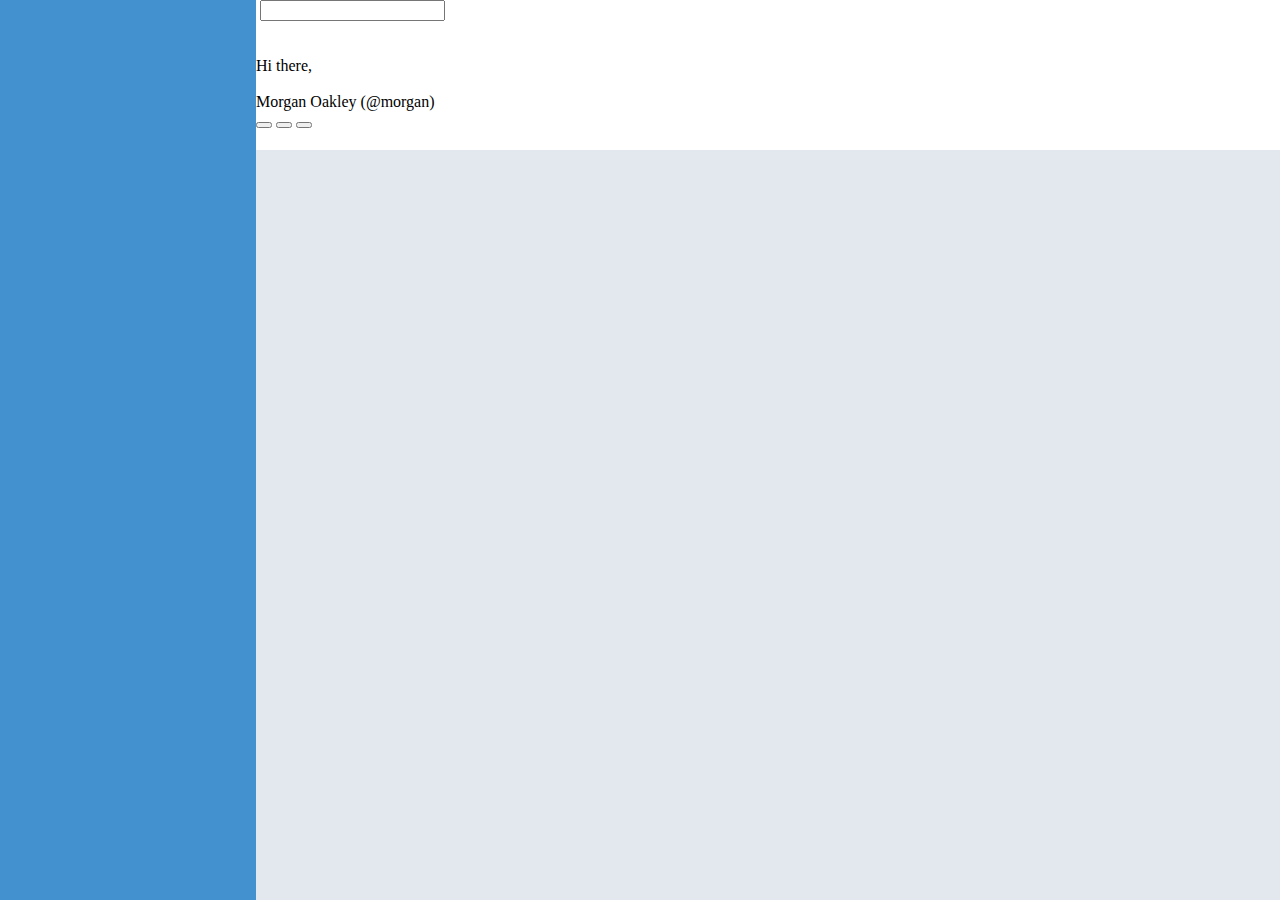
==== admin-dash.html @ 44f1663c "feat: add nested elements for header" ====
<!DOCTYPE html>
<html lang="en">
<head>
    <meta charset="UTF-8">
    <meta name="viewport" content="width=device-width, initial-scale=1.0">
    <link rel="stylesheet" href="./admin-dash.css">
    <title>Admin Dashboard</title>
</head>
<body>
    <div class="layout">
        <div class="header">
            <div class="search-wrapper">
                <img src="" alt="" class="search">
                <input type="text">
            </div>
            <div class="user-info-wrapper">
                <img src="" alt="" class="bell-icon">
                <img src="" alt="" class="user-img-small">
                <div class="user-name"></div>
            </div>
            <div class="hi-there-wrapper">
                <img src="" alt="" class="user-img-large">
                <div class="intro-msg">
                    <div>Hi there,</div>
                    <br/>
                    <div>Morgan Oakley (@morgan)</div>
                </div>
            </div>
            <div class="meu-wrapper">
                <button></button>
                <button></button>
                <button></button>
            </div>
        </div>
        <div class="sidebar"></div>
        <div class="main-content"></div>
    </div>
</body>
</html>
---- admin-dash.css ----
/* START: for visualization purposes */
.search-wrapper {

}

.menu-wrapper {

}
/* END: for visualization purposes */

:root {
    --brand-blue: rgb(68,145,207)	;
    --brand-grey: rgb(227	232	239	) ;
    --brand-white: white;
}

body {
    height: 100vh;
    width: 100vw;
    display: flex;
    padding: 0;
    margin: 0;
}


.layout {
    display: grid;
    grid-template-columns: 1fr 4fr;
    grid-template-rows: 1fr 5fr;
    height: 100%;
    width: 100%;
}

.header {
    grid-column: 2 / 3;
    grid-row: 1 / 2;
    background-color: var(--brand-white);
}

.sidebar {
    grid-column: 1 / 2;
    grid-row: 1 / 3;
    background-color: var(--brand-blue);
}

.main-content {
    grid-column: 2 / 3;
    grid-row: 2 / 3;
    background-color: var(--brand-grey);
}
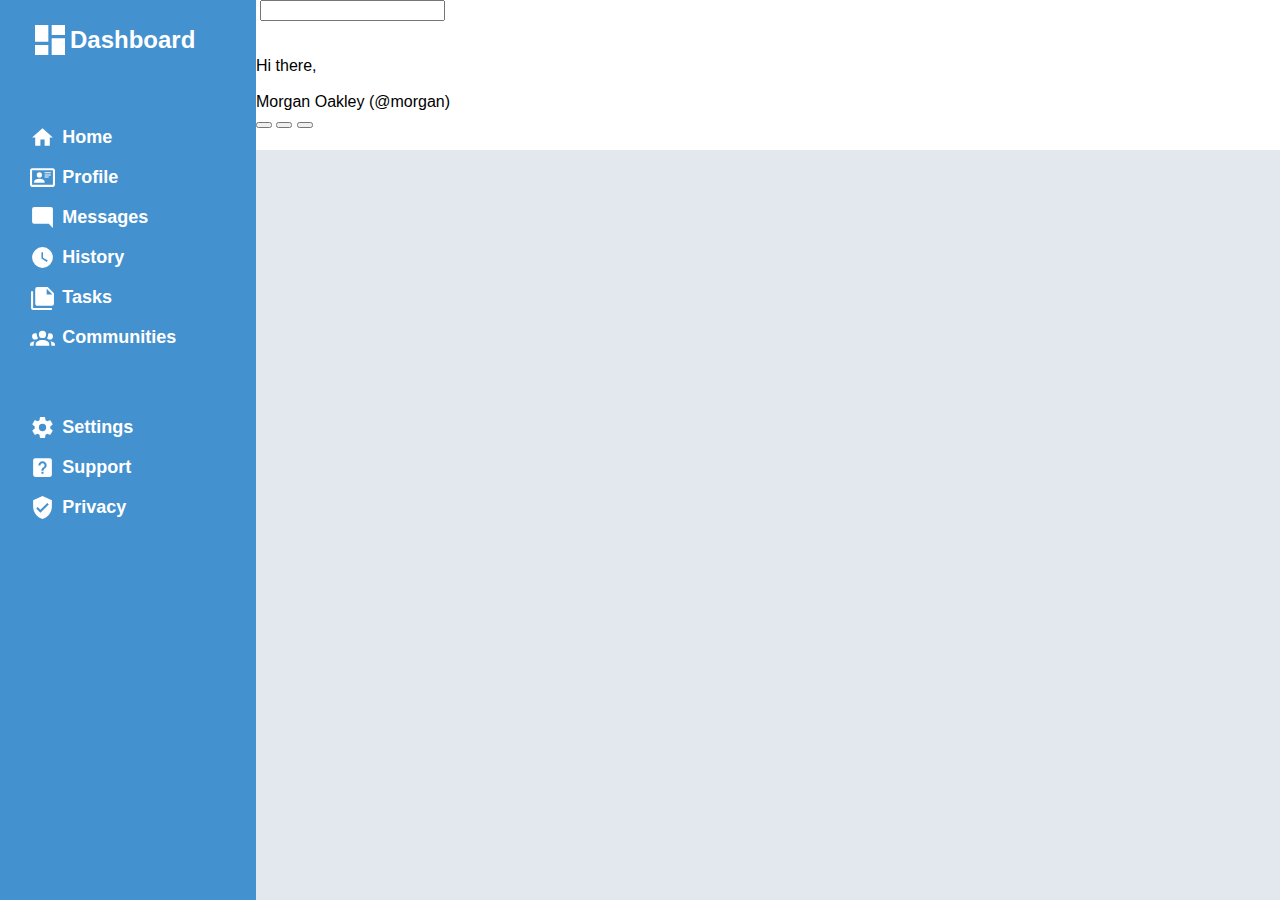
==== commit 9dad58d8: "feat: add styling for sidebar" ====
--- a/admin-dash.html
+++ b/admin-dash.html
@@ -32,8 +32,128 @@
                 <button></button>
             </div>
         </div>
-        <div class="sidebar"></div>
-        <div class="main-content"></div>
+        <div class="sidebar">
+            <div class="dashboard-icon-wrapper">
+                <img src="./assets/view-dashboard.svg" alt="dash-icon" class="dashboard-icon">
+                <div>Dashboard</div>
+            </div>
+            <div class="vertical-menu-1">
+                <div class="menu-item">
+                    <img src="./assets/home.svg" alt="home-icon">
+                    <div>Home</div>
+                </div>
+                <div class="menu-item">
+                    <img src="./assets/profile.svg" alt="profile-icon">
+                    <div>Profile</div>
+                </div>
+                <div class="menu-item">
+                    <img src="./assets/message.svg" alt="message-icon">
+                    <div>Messages</div>
+                </div>
+                <div class="menu-item">
+                    <img src="./assets/history.svg" alt="history-icon">
+                    <div>History</div>
+                </div>
+                <div class="menu-item">
+                    <img src="./assets/tasks.svg" alt="tasks-icon">
+                    <div>Tasks</div>
+                </div>
+                <div class="menu-item">
+                    <img src="./assets/communities.svg" alt="communities-icon">
+                    <div>Communities</div>
+                </div>
+            </div>
+            <div class="vertical-menu-2">
+                <div class="menu-item">
+                    <img src="./assets/settings.svg" alt="settings.icon">
+                    <div>Settings</div>
+                </div>
+                <div class="menu-item">
+                    <img src="./assets/help.svg" alt="help-icon">
+                    <div>Support</div>
+                </div>
+                <div class="menu-item">
+                    <img src="./assets/privacy.svg" alt="privacy.icon">
+                    <div>Privacy</div>
+                </div>
+            </div>
+        </div>
+        <div class="main-content">
+            <div class="projects-wrapper">
+                <div class="section-title"></div>
+                <div class="project-card">
+                    <div class="title"></div>
+                    <div class="desc"></div>
+                    <div class="icons"><img src="" alt=""><img src="" alt=""><img src="" alt=""></div>
+                </div>
+                <div class="project-card">
+                    <div class="title"></div>
+                    <div class="desc"></div>
+                    <div class="icons"><img src="" alt=""><img src="" alt=""><img src="" alt=""></div>
+                </div>
+                <div class="project-card">
+                    <div class="title"></div>
+                    <div class="desc"></div>
+                    <div class="icons"><img src="" alt=""><img src="" alt=""><img src="" alt=""></div>
+                </div>
+                <div class="project-card">
+                    <div class="title"></div>
+                    <div class="desc"></div>
+                    <div class="icons"><img src="" alt=""><img src="" alt=""><img src="" alt=""></div>
+                </div>
+                <div class="project-card">
+                    <div class="title"></div>
+                    <div class="desc"></div>
+                    <div class="icons"><img src="" alt=""><img src="" alt=""><img src="" alt=""></div>
+                </div>
+                <div class="project-card">
+                    <div class="title"></div>
+                    <div class="desc"></div>
+                    <div class="icons"><img src="" alt=""><img src="" alt=""><img src="" alt=""></div>
+                </div>
+            </div>
+            <div class="announcements-wrapper">
+                <div class="section-title"></div>
+                <div class="announcements-card">
+                    <div class="announcment">
+                        <div class="title"></div>
+                        <div class="desc"></div>
+                    </div>
+                    <div class="announcment">
+                        <div class="title"></div>
+                        <div class="desc"></div>
+                    </div>
+                    <div class="announcment">
+                        <div class="title"></div>
+                        <div class="desc"></div>
+                    </div>
+                </div>
+            </div>
+            <div class="trending-wrapper">
+                <div class="section-title"></div></div>
+                <div class="trending-card">
+                    <div class="trending-item">
+                        <img src="" alt="">
+                        <div class="username"></div>
+                        <div class="project-name"></div>
+                    </div>
+                    <div class="trending-item">
+                        <img src="" alt="">
+                        <div class="username"></div>
+                        <div class="project-name"></div>
+                    </div>
+                    <div class="trending-item">
+                        <img src="" alt="">
+                        <div class="username"></div>
+                        <div class="project-name"></div>
+                    </div>
+                    <div class="trending-item">
+                        <img src="" alt="">
+                        <div class="username"></div>
+                        <div class="project-name"></div>
+                    </div>
+                </div>
+        </div>
     </div>
 </body>
 </html>--- a/admin-dash.css
+++ b/admin-dash.css
@@ -11,7 +11,10 @@
 :root {
     --brand-blue: rgb(68,145,207)	;
     --brand-grey: rgb(227	232	239	) ;
+    --brand-black: black;
     --brand-white: white;
+    --form-valid-color: rgb(87,191,161);
+    --form-invalid-color: red;
 }
 
 body {
@@ -20,6 +23,8 @@
     display: flex;
     padding: 0;
     margin: 0;
+
+    font-family: 'Helvetica Neue', sans-serif;
 }
 
 
@@ -37,10 +42,69 @@
     background-color: var(--brand-white);
 }
 
+/* All sidebard styling */
+
 .sidebar {
+    display: flex;
+    flex-direction: column;
+    justify-content: flex-start;
+    padding-left: 30px;
+
     grid-column: 1 / 2;
     grid-row: 1 / 3;
     background-color: var(--brand-blue);
+}
+
+.dashboard-icon-wrapper,
+.menu-item {
+    display: grid;
+    grid-template-columns: 1fr 6fr;
+    grid-template-rows: 1fr;
+    align-items: center;
+}
+
+.dashboard-icon-wrapper {
+    font-size: x-large;
+    font-weight: bold;
+    margin-top: 20px;
+}
+
+.dashboard-icon-wrapper > img,
+.menu-item > img {
+    height: 20px;
+    width: 20px;
+    grid-column: 1 / 2;
+}
+
+.dashboard-icon-wrapper > img {
+    height: 40px;
+    width: 40px;
+}
+
+.dashboard-icon-wrapper > div,
+.menu-item > div {
+    grid-column: 2 / 3;
+}
+
+.dashboard-icon-wrapper,
+.menu-item {
+    color: var(--brand-white);
+}
+
+.vertical-menu-1,
+.vertical-menu-2 {
+    margin-top: 50px;
+}
+
+.menu-item {
+    margin-top: 15px;
+    font-size: large;
+    font-weight: bold;
+}
+
+.menu-item > img {
+    height: 25px;
+    width: 25px;
 }
 
 .main-content {
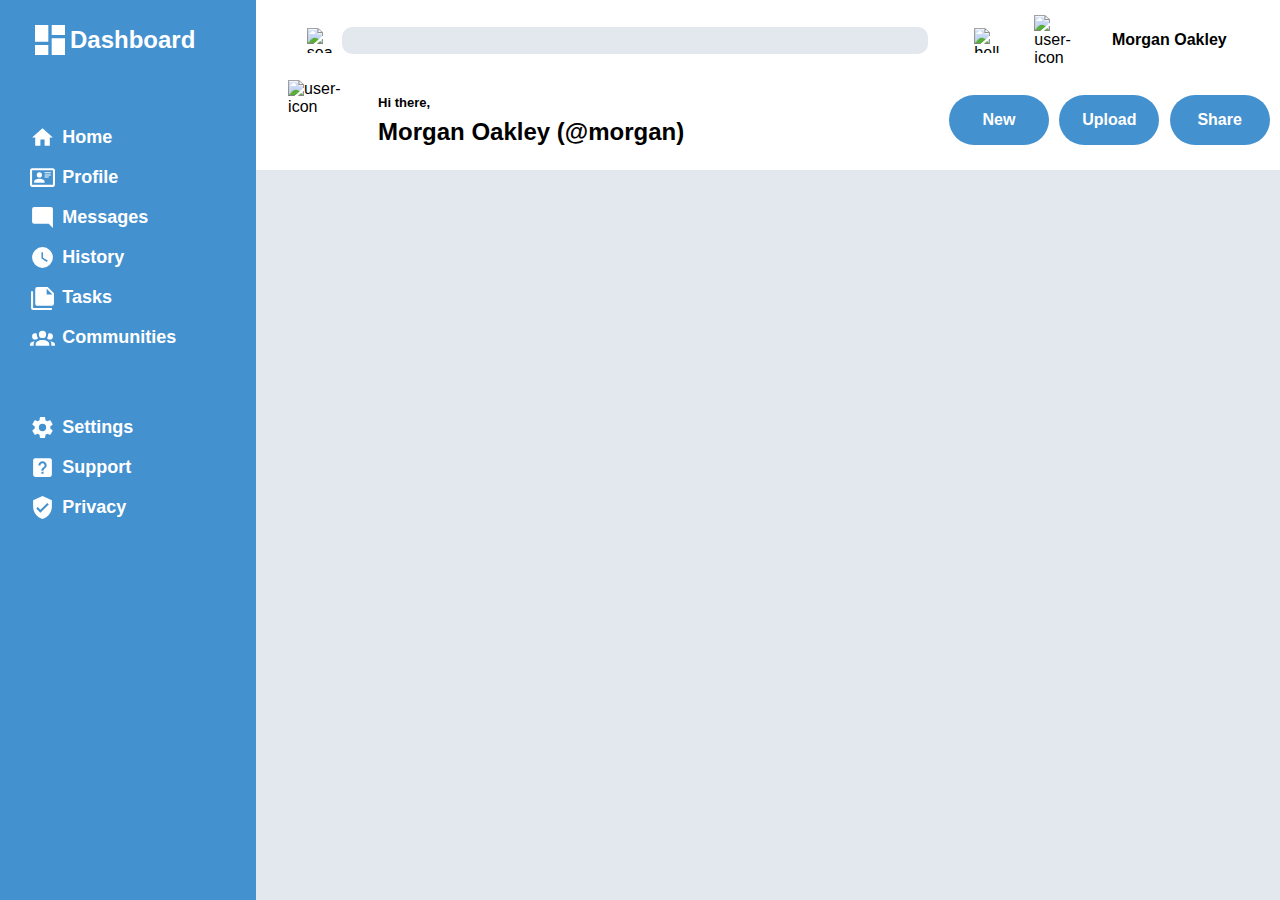
==== commit e546a796: "feat: add styling to header" ====
--- a/admin-dash.html
+++ b/admin-dash.html
@@ -10,26 +10,26 @@
     <div class="layout">
         <div class="header">
             <div class="search-wrapper">
-                <img src="" alt="" class="search">
+                <img src="./assets/search.svg" alt="search-icon" class="search">
                 <input type="text">
             </div>
             <div class="user-info-wrapper">
-                <img src="" alt="" class="bell-icon">
-                <img src="" alt="" class="user-img-small">
-                <div class="user-name"></div>
+                <img src="./assets/bell.svg" alt="bell-icon" class="bell-icon">
+                <img src="./assets/user.svg" alt="user-icon" class="user-img-small">
+                <div>Morgan Oakley</div>
             </div>
             <div class="hi-there-wrapper">
-                <img src="" alt="" class="user-img-large">
+                <img src="./assets/user.svg" alt="user-icon" class="user-img-large">
                 <div class="intro-msg">
                     <div>Hi there,</div>
                     <br/>
                     <div>Morgan Oakley (@morgan)</div>
                 </div>
             </div>
-            <div class="meu-wrapper">
-                <button></button>
-                <button></button>
-                <button></button>
+            <div class="menu-wrapper">
+                <button>New</button>
+                <button>Upload</button>
+                <button>Share</button>
             </div>
         </div>
         <div class="sidebar">
--- a/admin-dash.css
+++ b/admin-dash.css
@@ -11,8 +11,10 @@
 :root {
     --brand-blue: rgb(68,145,207)	;
     --brand-grey: rgb(227	232	239	) ;
+    --brand-white: white;
+
+    /* Control-esque styling colors */
     --brand-black: black;
-    --brand-white: white;
     --form-valid-color: rgb(87,191,161);
     --form-invalid-color: red;
 }
@@ -36,13 +38,137 @@
     width: 100%;
 }
 
+/* START: Header styling  */
+
 .header {
     grid-column: 2 / 3;
     grid-row: 1 / 2;
     background-color: var(--brand-white);
-}
-
-/* All sidebard styling */
+
+    display: grid;
+    grid-template-columns: 2fr 1fr;
+    grid-template-rows: 1fr 1fr;
+    align-items: center;
+
+    padding-bottom: 10px;
+}
+
+.search-wrapper {
+    grid-column: 1 / 2;
+    grid-row: 1 / 2;
+
+    display: grid;
+    grid-template-columns: 1fr 8fr;
+
+}
+
+.search-wrapper > img {
+    height: 25px;
+    width: 25px;
+    justify-self: end;
+    align-self: center;
+}
+
+.search-wrapper > input {
+    justify-self: center;
+    width: 95%;
+    background-color: var(--brand-grey);
+    font-size: 16px;
+    height: 25px;
+    border-style: none;
+    border-radius: 10px;
+    padding-left: 0.5em;
+}
+
+.user-info-wrapper {
+    grid-column: 2 / 3;
+    grid-row: 1 / 2;
+    align-self: center;
+    justify-self: center;
+
+    display: grid;
+    grid-template-columns: 1fr 1fr 3fr;
+    column-gap: 10px;
+}
+
+.user-info-wrapper > img {
+    align-self: center;
+}
+
+.user-info-wrapper > img[alt="bell-icon"] {
+    height: 25px;
+    width: 25px;
+}
+
+.user-info-wrapper > img[alt="user-icon"] {
+    height: 50px;
+    width: 50px;
+}
+
+.user-info-wrapper > div {
+    font-weight: bold;
+    font-size: 16px;
+    align-self: center;
+    justify-self: center;
+}
+
+.hi-there-wrapper {
+    grid-column: 1 / 2;
+    grid-row: 2 / 3;
+
+    display: grid;
+    grid-template-columns: 1fr 5fr;
+    column-gap: 10px;
+}
+
+.hi-there-wrapper > img {
+    grid-column: 1 / 2;
+    height: 80px;
+    width: 80px;
+    align-self: center;
+    justify-self: end;
+}
+
+.hi-there-wrapper > div {
+    grid-column: 2 / 3;
+    align-self: center;
+    justify-self: start;
+}
+
+.hi-there-wrapper > div > div:first-child {
+    font-size: small;
+    font-weight: bold;
+}
+
+.hi-there-wrapper > div > div:last-child {
+    margin-top: -10px;
+    font-size: x-large;
+    font-weight: bold;
+}
+
+.menu-wrapper {
+    grid-column: 2 / 3;
+    grid-row: 2 / 3;
+
+    display: flex;
+    justify-content: space-evenly;
+    align-content: center;
+}
+
+.menu-wrapper > button {
+    height: 50px;
+    width: 100px;
+    border-radius: 30px;
+    border-style: none;
+    background-color: var(--brand-blue);
+    color: var(--brand-white);
+    font-weight: bold;
+    font-size: 16px;
+}
+
+/* END: Header styling  */
+
+/* START: Sidebar styling  */
 
 .sidebar {
     display: flex;
@@ -107,6 +233,8 @@
     width: 25px;
 }
 
+/* END: Sidebar styling  */
+
 .main-content {
     grid-column: 2 / 3;
     grid-row: 2 / 3;
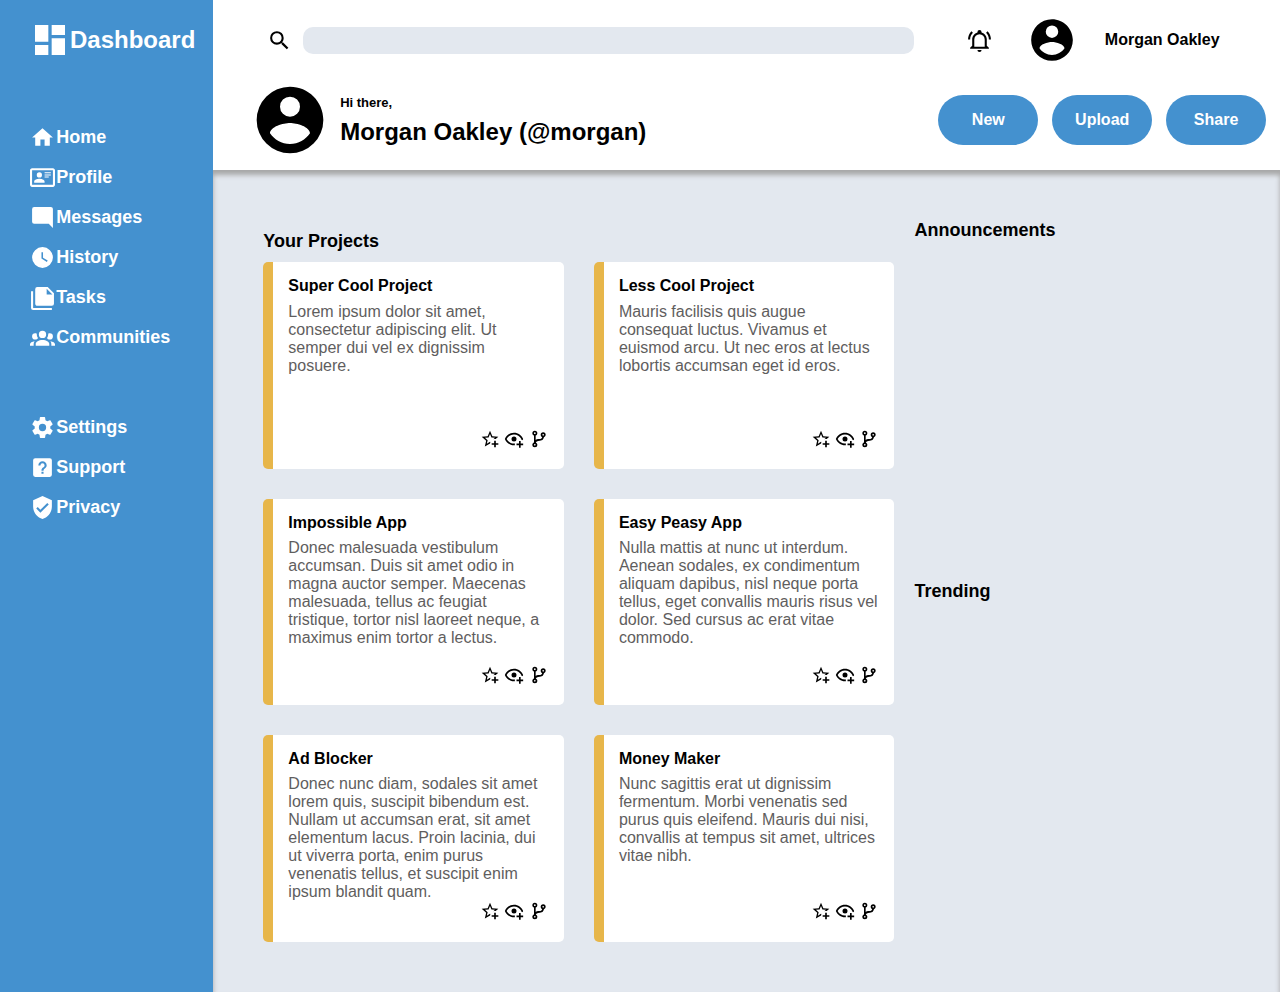
==== commit 69ca017c: "feat: add content and styling for projects area" ====
--- a/admin-dash.html
+++ b/admin-dash.html
@@ -80,40 +80,61 @@
         </div>
         <div class="main-content">
             <div class="projects-wrapper">
-                <div class="section-title"></div>
-                <div class="project-card">
-                    <div class="title"></div>
-                    <div class="desc"></div>
-                    <div class="icons"><img src="" alt=""><img src="" alt=""><img src="" alt=""></div>
-                </div>
-                <div class="project-card">
-                    <div class="title"></div>
-                    <div class="desc"></div>
-                    <div class="icons"><img src="" alt=""><img src="" alt=""><img src="" alt=""></div>
-                </div>
-                <div class="project-card">
-                    <div class="title"></div>
-                    <div class="desc"></div>
-                    <div class="icons"><img src="" alt=""><img src="" alt=""><img src="" alt=""></div>
-                </div>
-                <div class="project-card">
-                    <div class="title"></div>
-                    <div class="desc"></div>
-                    <div class="icons"><img src="" alt=""><img src="" alt=""><img src="" alt=""></div>
-                </div>
-                <div class="project-card">
-                    <div class="title"></div>
-                    <div class="desc"></div>
-                    <div class="icons"><img src="" alt=""><img src="" alt=""><img src="" alt=""></div>
-                </div>
-                <div class="project-card">
-                    <div class="title"></div>
-                    <div class="desc"></div>
-                    <div class="icons"><img src="" alt=""><img src="" alt=""><img src="" alt=""></div>
+                <div class="section-title">Your Projects</div>
+                <div class="project-cards-wrapper">
+                    <div class="project-card">
+                        <div class="title">Super Cool Project</div>
+                        <div class="desc">Lorem ipsum dolor sit amet, consectetur adipiscing elit. Ut semper dui vel ex dignissim posuere.</div>
+                        <div class="icons">
+                            <img src="./assets/star.svg" alt="star-icon">
+                            <img src="./assets/eye.svg" alt="eye-icon">
+                            <img src="./assets/branch.svg" alt="branch-icon">
+                        </div>
+                    </div>
+                    <div class="project-card">
+                        <div class="title">Less Cool Project</div>
+                        <div class="desc">Mauris facilisis quis augue consequat luctus. Vivamus et euismod arcu. Ut nec eros at lectus lobortis accumsan eget id eros.</div>
+                        <div class="icons">
+                            <img src="./assets/star.svg" alt="star-icon">
+                            <img src="./assets/eye.svg" alt="eye-icon">
+                            <img src="./assets/branch.svg" alt="branch-icon">
+                        </div>                    </div>
+                    <div class="project-card">
+                        <div class="title">Impossible App</div>
+                        <div class="desc">Donec malesuada vestibulum accumsan. Duis sit amet odio in magna auctor semper. Maecenas malesuada, tellus ac feugiat tristique, tortor nisl laoreet neque, a maximus enim tortor a lectus.</div>
+                        <div class="icons">
+                            <img src="./assets/star.svg" alt="star-icon">
+                            <img src="./assets/eye.svg" alt="eye-icon">
+                            <img src="./assets/branch.svg" alt="branch-icon">
+                        </div>                    </div>
+                    <div class="project-card">
+                        <div class="title">Easy Peasy App</div>
+                        <div class="desc">Nulla mattis at nunc ut interdum. Aenean sodales, ex condimentum aliquam dapibus, nisl neque porta tellus, eget convallis mauris risus vel dolor. Sed cursus ac erat vitae commodo.</div>
+                        <div class="icons">
+                            <img src="./assets/star.svg" alt="star-icon">
+                            <img src="./assets/eye.svg" alt="eye-icon">
+                            <img src="./assets/branch.svg" alt="branch-icon">
+                        </div>                    </div>
+                    <div class="project-card">
+                        <div class="title">Ad Blocker</div>
+                        <div class="desc">Donec nunc diam, sodales sit amet lorem quis, suscipit bibendum est. Nullam ut accumsan erat, sit amet elementum lacus. Proin lacinia, dui ut viverra porta, enim purus venenatis tellus, et suscipit enim ipsum blandit quam.</div>
+                        <div class="icons">
+                            <img src="./assets/star.svg" alt="star-icon">
+                            <img src="./assets/eye.svg" alt="eye-icon">
+                            <img src="./assets/branch.svg" alt="branch-icon">
+                        </div>                    </div>
+                    <div class="project-card">
+                        <div class="title">Money Maker</div>
+                        <div class="desc">Nunc sagittis erat ut dignissim fermentum. Morbi venenatis sed purus quis eleifend. Mauris dui nisi, convallis at tempus sit amet, ultrices vitae nibh.</div>
+                        <div class="icons">
+                            <img src="./assets/star.svg" alt="star-icon">
+                            <img src="./assets/eye.svg" alt="eye-icon">
+                            <img src="./assets/branch.svg" alt="branch-icon">
+                        </div>                    </div>
                 </div>
             </div>
             <div class="announcements-wrapper">
-                <div class="section-title"></div>
+                <div class="section-title">Announcements</div>
                 <div class="announcements-card">
                     <div class="announcment">
                         <div class="title"></div>
@@ -130,7 +151,7 @@
                 </div>
             </div>
             <div class="trending-wrapper">
-                <div class="section-title"></div></div>
+                <div class="section-title">Trending</div>
                 <div class="trending-card">
                     <div class="trending-item">
                         <img src="" alt="">
--- a/admin-dash.css
+++ b/admin-dash.css
@@ -32,7 +32,7 @@
 
 .layout {
     display: grid;
-    grid-template-columns: 1fr 4fr;
+    grid-template-columns: 1fr 5fr;
     grid-template-rows: 1fr 5fr;
     height: 100%;
     width: 100%;
@@ -235,8 +235,92 @@
 
 /* END: Sidebar styling  */
 
+/* START: Main content styling  */
+
 .main-content {
     grid-column: 2 / 3;
     grid-row: 2 / 3;
     background-color: var(--brand-grey);
-}+    padding: 50px;
+
+    display: grid;
+    grid-template-columns: 2fr 1fr;
+    column-gap: 20px;
+    grid-template-rows: 1fr 1fr;
+    box-shadow: 0px 5px 5px rgb(167, 167, 167) inset;
+}
+
+.main-content > .projects-wrapper {
+    grid-column: 1 / 2;
+    grid-row: 1 / 3;
+
+    display: grid;
+    grid-template-rows: 1fr 16fr;
+}
+
+.main-content > .projects-wrapper > .section-title {
+    grid-column: 1 / 2;
+    grid-row: 1 / 2;
+}
+
+.project-cards-wrapper {
+    grid-column: 1 / 2;
+    grid-row: 2 / 3;
+
+    display: grid;
+    grid-template-columns: 1fr 1fr;
+    grid-template-rows: 1fr 1fr 1fr;
+    row-gap: 30px;
+    column-gap: 30px;
+
+}
+
+.project-card {
+    background-color: var(--brand-white);
+    border-radius: 5px;
+    border-left: 10px solid rgb(231	182	74	);
+    padding: 15px;
+
+    display: grid;
+    grid-template-rows: 1fr 5fr 1fr;
+}
+
+.project-card > .title {
+    font-weight: bold;
+}
+
+.project-card > .desc {
+    color: rgb(95, 94, 94);
+}
+
+.project-card > .icons {
+    justify-self: end;
+}
+
+.icons > img {
+    height: 20px;
+    width: 20px;
+}
+
+.section-title {
+    font-weight: bold;
+    font-size: large;
+    align-self: center;
+    justify-self: start;
+}
+
+
+
+.main-content > .announcements-wrapper {
+    grid-column: 2 / 3;
+    grid-row: 1 / 2;
+}
+
+.main-content > .trending-wrapper {
+    grid-column: 2 / 3;
+    grid-row: 2 / 3;
+}
+
+
+
+/* END: Main content styling  */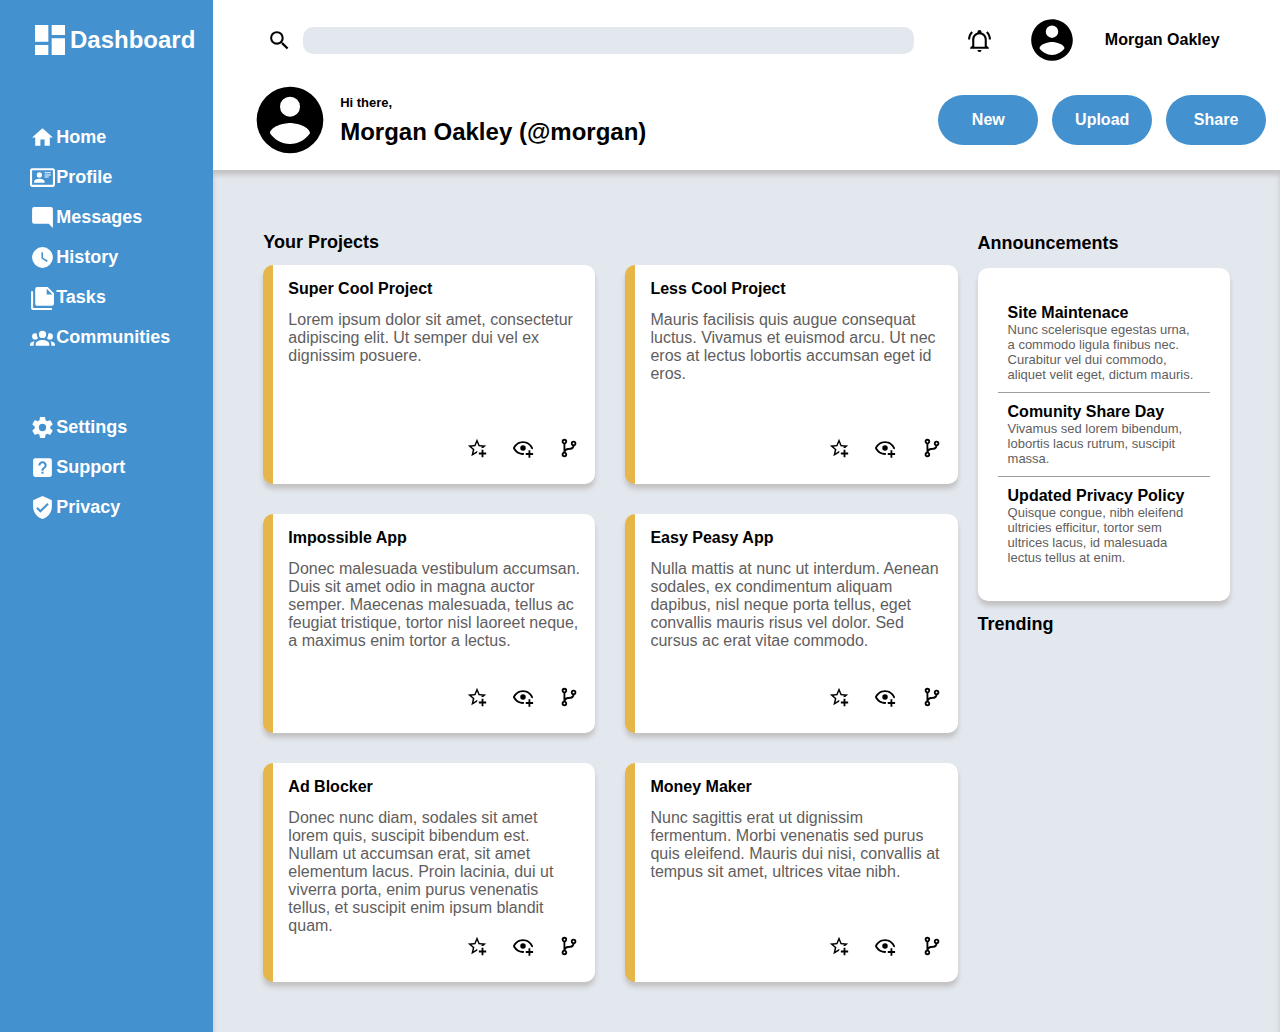
==== commit 87ce99c7: "feat: add styling to announcments card" ====
--- a/admin-dash.html
+++ b/admin-dash.html
@@ -1,11 +1,13 @@
 <!DOCTYPE html>
 <html lang="en">
+
 <head>
     <meta charset="UTF-8">
     <meta name="viewport" content="width=device-width, initial-scale=1.0">
     <link rel="stylesheet" href="./admin-dash.css">
     <title>Admin Dashboard</title>
 </head>
+
 <body>
     <div class="layout">
         <div class="header">
@@ -22,7 +24,7 @@
                 <img src="./assets/user.svg" alt="user-icon" class="user-img-large">
                 <div class="intro-msg">
                     <div>Hi there,</div>
-                    <br/>
+                    <br />
                     <div>Morgan Oakley (@morgan)</div>
                 </div>
             </div>
@@ -84,7 +86,8 @@
                 <div class="project-cards-wrapper">
                     <div class="project-card">
                         <div class="title">Super Cool Project</div>
-                        <div class="desc">Lorem ipsum dolor sit amet, consectetur adipiscing elit. Ut semper dui vel ex dignissim posuere.</div>
+                        <div class="desc">Lorem ipsum dolor sit amet, consectetur adipiscing elit. Ut semper dui vel ex
+                            dignissim posuere.</div>
                         <div class="icons">
                             <img src="./assets/star.svg" alt="star-icon">
                             <img src="./assets/eye.svg" alt="eye-icon">
@@ -93,60 +96,73 @@
                     </div>
                     <div class="project-card">
                         <div class="title">Less Cool Project</div>
-                        <div class="desc">Mauris facilisis quis augue consequat luctus. Vivamus et euismod arcu. Ut nec eros at lectus lobortis accumsan eget id eros.</div>
+                        <div class="desc">Mauris facilisis quis augue consequat luctus. Vivamus et euismod arcu. Ut nec
+                            eros at lectus lobortis accumsan eget id eros.</div>
                         <div class="icons">
                             <img src="./assets/star.svg" alt="star-icon">
                             <img src="./assets/eye.svg" alt="eye-icon">
                             <img src="./assets/branch.svg" alt="branch-icon">
-                        </div>                    </div>
+                        </div>
+                    </div>
                     <div class="project-card">
                         <div class="title">Impossible App</div>
-                        <div class="desc">Donec malesuada vestibulum accumsan. Duis sit amet odio in magna auctor semper. Maecenas malesuada, tellus ac feugiat tristique, tortor nisl laoreet neque, a maximus enim tortor a lectus.</div>
+                        <div class="desc">Donec malesuada vestibulum accumsan. Duis sit amet odio in magna auctor
+                            semper. Maecenas malesuada, tellus ac feugiat tristique, tortor nisl laoreet neque, a
+                            maximus enim tortor a lectus.</div>
                         <div class="icons">
                             <img src="./assets/star.svg" alt="star-icon">
                             <img src="./assets/eye.svg" alt="eye-icon">
                             <img src="./assets/branch.svg" alt="branch-icon">
-                        </div>                    </div>
+                        </div>
+                    </div>
                     <div class="project-card">
                         <div class="title">Easy Peasy App</div>
-                        <div class="desc">Nulla mattis at nunc ut interdum. Aenean sodales, ex condimentum aliquam dapibus, nisl neque porta tellus, eget convallis mauris risus vel dolor. Sed cursus ac erat vitae commodo.</div>
+                        <div class="desc">Nulla mattis at nunc ut interdum. Aenean sodales, ex condimentum aliquam
+                            dapibus, nisl neque porta tellus, eget convallis mauris risus vel dolor. Sed cursus ac erat
+                            vitae commodo.</div>
                         <div class="icons">
                             <img src="./assets/star.svg" alt="star-icon">
                             <img src="./assets/eye.svg" alt="eye-icon">
                             <img src="./assets/branch.svg" alt="branch-icon">
-                        </div>                    </div>
+                        </div>
+                    </div>
                     <div class="project-card">
                         <div class="title">Ad Blocker</div>
-                        <div class="desc">Donec nunc diam, sodales sit amet lorem quis, suscipit bibendum est. Nullam ut accumsan erat, sit amet elementum lacus. Proin lacinia, dui ut viverra porta, enim purus venenatis tellus, et suscipit enim ipsum blandit quam.</div>
+                        <div class="desc">Donec nunc diam, sodales sit amet lorem quis, suscipit bibendum est. Nullam ut
+                            accumsan erat, sit amet elementum lacus. Proin lacinia, dui ut viverra porta, enim purus
+                            venenatis tellus, et suscipit enim ipsum blandit quam.</div>
                         <div class="icons">
                             <img src="./assets/star.svg" alt="star-icon">
                             <img src="./assets/eye.svg" alt="eye-icon">
                             <img src="./assets/branch.svg" alt="branch-icon">
-                        </div>                    </div>
+                        </div>
+                    </div>
                     <div class="project-card">
                         <div class="title">Money Maker</div>
-                        <div class="desc">Nunc sagittis erat ut dignissim fermentum. Morbi venenatis sed purus quis eleifend. Mauris dui nisi, convallis at tempus sit amet, ultrices vitae nibh.</div>
+                        <div class="desc">Nunc sagittis erat ut dignissim fermentum. Morbi venenatis sed purus quis
+                            eleifend. Mauris dui nisi, convallis at tempus sit amet, ultrices vitae nibh.</div>
                         <div class="icons">
                             <img src="./assets/star.svg" alt="star-icon">
                             <img src="./assets/eye.svg" alt="eye-icon">
                             <img src="./assets/branch.svg" alt="branch-icon">
-                        </div>                    </div>
+                        </div>
+                    </div>
                 </div>
             </div>
             <div class="announcements-wrapper">
                 <div class="section-title">Announcements</div>
                 <div class="announcements-card">
-                    <div class="announcment">
-                        <div class="title"></div>
-                        <div class="desc"></div>
+                    <div class="announcement">
+                        <div class="title">Site Maintenace</div>
+                        <div class="desc">Nunc scelerisque egestas urna, a commodo ligula finibus nec. Curabitur vel dui commodo, aliquet velit eget, dictum mauris.</div>
                     </div>
-                    <div class="announcment">
-                        <div class="title"></div>
-                        <div class="desc"></div>
+                    <div class="announcement">
+                        <div class="title">Comunity Share Day</div>
+                        <div class="desc">Vivamus sed lorem bibendum, lobortis lacus rutrum, suscipit massa.</div>
                     </div>
-                    <div class="announcment">
-                        <div class="title"></div>
-                        <div class="desc"></div>
+                    <div class="announcement">
+                        <div class="title">Updated Privacy Policy</div>
+                        <div class="desc">Quisque congue, nibh eleifend ultricies efficitur, tortor sem ultrices lacus, id malesuada lectus tellus at enim.</div>
                     </div>
                 </div>
             </div>
@@ -174,7 +190,9 @@
                         <div class="project-name"></div>
                     </div>
                 </div>
+            </div>
         </div>
     </div>
 </body>
+
 </html>--- a/admin-dash.css
+++ b/admin-dash.css
@@ -12,11 +12,6 @@
     --brand-blue: rgb(68,145,207)	;
     --brand-grey: rgb(227	232	239	) ;
     --brand-white: white;
-
-    /* Control-esque styling colors */
-    --brand-black: black;
-    --form-valid-color: rgb(87,191,161);
-    --form-invalid-color: red;
 }
 
 body {
@@ -244,10 +239,10 @@
     padding: 50px;
 
     display: grid;
-    grid-template-columns: 2fr 1fr;
+    grid-template-columns: 2.75fr 1fr;
     column-gap: 20px;
     grid-template-rows: 1fr 1fr;
-    box-shadow: 0px 5px 5px rgb(167, 167, 167) inset;
+    box-shadow: 0px 5px 5px rgb(195, 194, 194) inset;
 }
 
 .main-content > .projects-wrapper {
@@ -277,12 +272,13 @@
 
 .project-card {
     background-color: var(--brand-white);
-    border-radius: 5px;
+    border-radius: 10px;
     border-left: 10px solid rgb(231	182	74	);
     padding: 15px;
-
-    display: grid;
-    grid-template-rows: 1fr 5fr 1fr;
+    box-shadow: 0px 5px 5px rgb(195, 194, 194);
+
+    display: grid;
+    grid-template-rows: 1fr 4fr 1fr;
 }
 
 .project-card > .title {
@@ -298,8 +294,9 @@
 }
 
 .icons > img {
-    height: 20px;
-    width: 20px;
+    height: 22px;
+    width: auto;
+    margin-left: 20px
 }
 
 .section-title {
@@ -309,18 +306,55 @@
     justify-self: start;
 }
 
-
-
 .main-content > .announcements-wrapper {
     grid-column: 2 / 3;
     grid-row: 1 / 2;
+
+    display: grid;
+    grid-template-rows: 1fr 7fr;
 }
 
 .main-content > .trending-wrapper {
     grid-column: 2 / 3;
     grid-row: 2 / 3;
-}
-
-
+
+    display: grid;
+    grid-template-rows: 1fr 7fr;
+}
+
+.announcements-card {
+    display: flex;
+    flex-direction: column;
+    justify-content: center;
+    align-content: center;
+
+    background-color: var(--brand-white);
+    border-radius: 10px;
+    padding: 20px;
+    box-shadow: 0px 5px 5px rgb(195, 194, 194);
+
+}
+
+.announcements-card > .announcement:first-child {
+    border-bottom: 1px solid rgb(157, 157, 157);
+}
+
+.announcements-card > .announcement:last-child {
+    border-top: 1px solid rgb(157, 157, 157);
+}
+
+.announcement {
+    padding: 10px;
+}
+
+.announcement > .title {
+    font-weight: bold;
+    font-size: medium;
+}
+
+.announcement > .desc {
+    font-size: small;
+    color: rgb(95, 94, 94);
+}
 
 /* END: Main content styling  */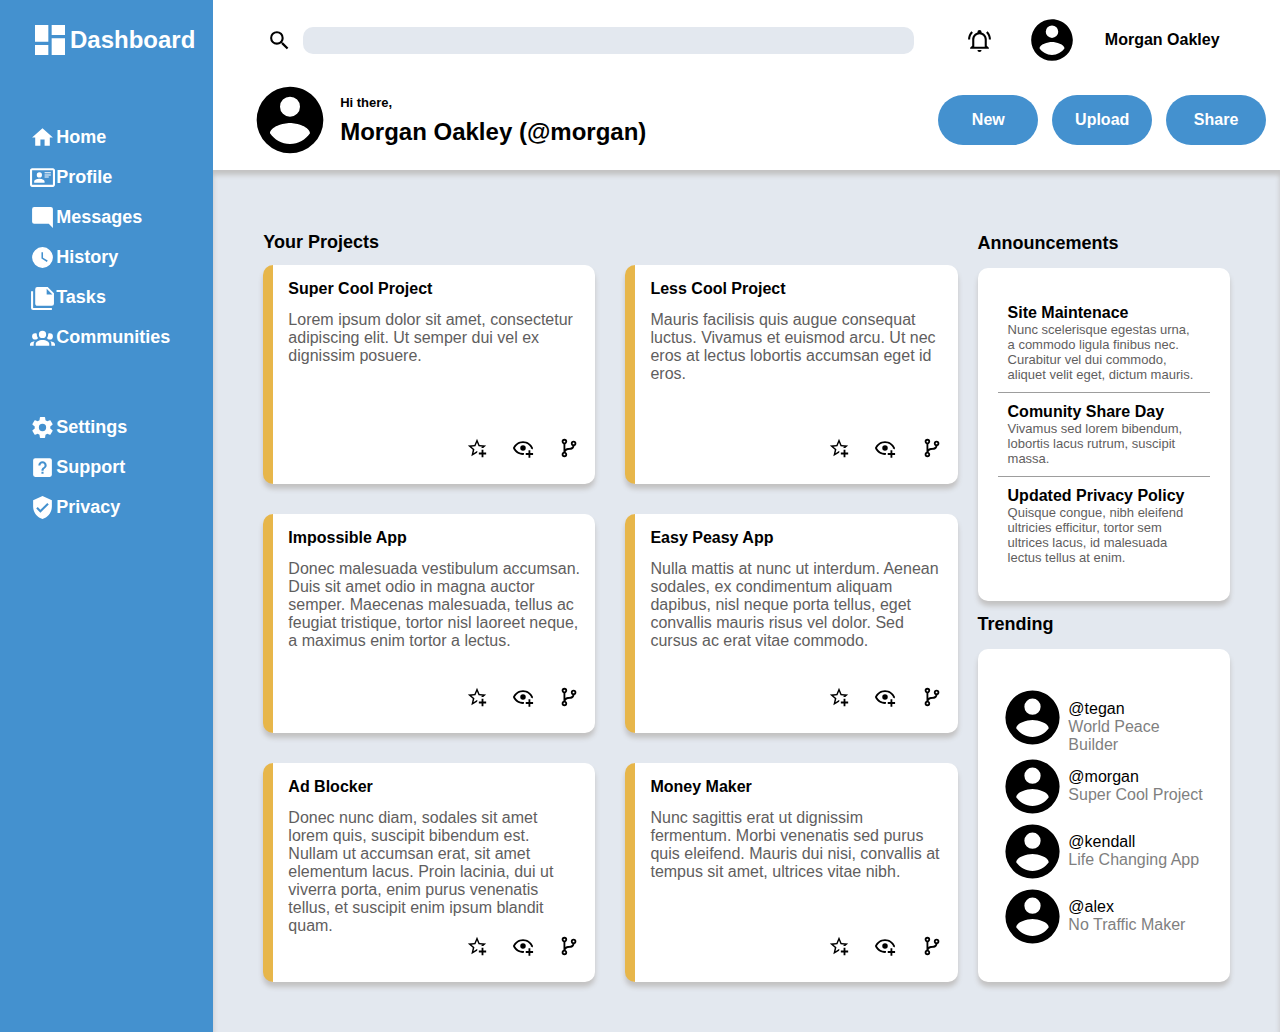
==== commit 83180edb: "feat: complete styling and content of dashboard" ====
--- a/admin-dash.html
+++ b/admin-dash.html
@@ -170,24 +170,24 @@
                 <div class="section-title">Trending</div>
                 <div class="trending-card">
                     <div class="trending-item">
-                        <img src="" alt="">
-                        <div class="username"></div>
-                        <div class="project-name"></div>
+                        <img src="./assets/user.svg" alt="user-icon">
+                        <div class="username">@tegan</div>
+                        <div class="project-name">World Peace Builder</div>
                     </div>
                     <div class="trending-item">
-                        <img src="" alt="">
-                        <div class="username"></div>
-                        <div class="project-name"></div>
+                        <img src="./assets/user.svg" alt="user-icon">
+                        <div class="username">@morgan</div>
+                        <div class="project-name">Super Cool Project</div>
                     </div>
                     <div class="trending-item">
-                        <img src="" alt="">
-                        <div class="username"></div>
-                        <div class="project-name"></div>
+                        <img src="./assets/user.svg" alt="user-icon">
+                        <div class="username">@kendall</div>
+                        <div class="project-name">Life Changing App</div>
                     </div>
                     <div class="trending-item">
-                        <img src="" alt="">
-                        <div class="username"></div>
-                        <div class="project-name"></div>
+                        <img src="./assets/user.svg" alt="user-icon">
+                        <div class="username">@alex</div>
+                        <div class="project-name">No Traffic Maker</div>
                     </div>
                 </div>
             </div>
--- a/admin-dash.css
+++ b/admin-dash.css
@@ -322,7 +322,8 @@
     grid-template-rows: 1fr 7fr;
 }
 
-.announcements-card {
+.announcements-card,
+.trending-card {
     display: flex;
     flex-direction: column;
     justify-content: center;
@@ -357,4 +358,35 @@
     color: rgb(95, 94, 94);
 }
 
+.trending-item {
+    display: grid;
+    grid-template-columns: 1fr 2fr;
+    grid-template-rows: 1fr 1fr;
+}
+
+.trending-item > img {
+    grid-column: 1 / 2;
+    grid-row: 1 / 3;
+    align-self: center;
+    justify-self: center;
+
+    height: 65px;
+    width: auto;
+}
+
+.trending-item > .username {
+    grid-column: 2 / 3;
+    grid-row: 1 / 2;
+    align-self: end;
+    justify-self: start;
+}
+
+.trending-item > .project-name {
+    grid-column: 2 / 3;
+    grid-row: 2 / 3;
+    align-self: start;
+    justify-self: start;
+    color: rgb(128, 127, 127);
+}
+
 /* END: Main content styling  */